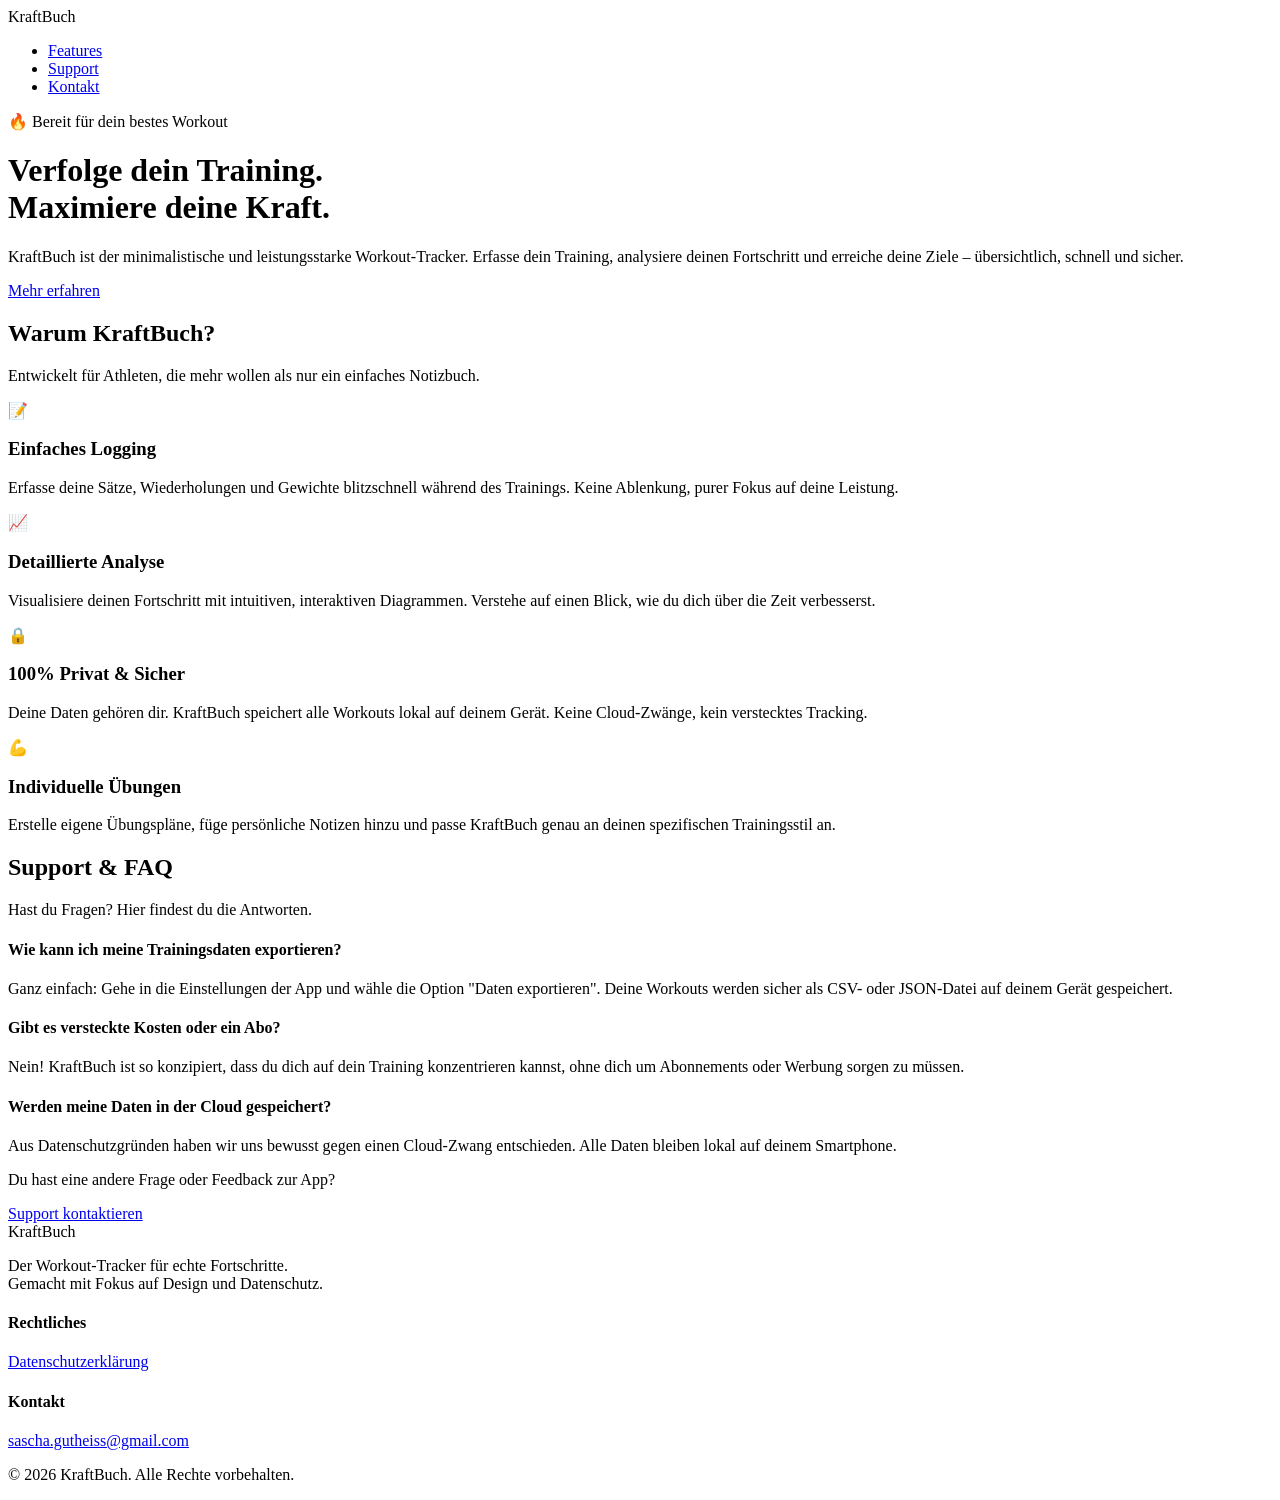
==== index.html @ 83ed6cfa "Add files via upload" ====
<!DOCTYPE html>
<html lang="de">
<head>
    <meta charset="UTF-8">
    <meta name="viewport" content="width=device-width, initial-scale=1.0">
    <title>KraftBuch - Dein ultimativer Workout-Tracker</title>
    <meta name="description" content="KraftBuch: Logge deine Übungen, visualisiere deinen Fortschritt und erreiche deine Fitnessziele mit unserem modernen, datenschutzfreundlichen Tracker.">
    <!-- Google Fonts -->
    <link rel="preconnect" href="https://fonts.googleapis.com">
    <link rel="preconnect" href="https://fonts.gstatic.com" crossorigin>
    <link href="https://fonts.googleapis.com/css2?family=Inter:wght@400;500;600&family=Outfit:wght@300;400;600;800&display=swap" rel="stylesheet">
    <link rel="stylesheet" href="style.css">
    <!-- Favicon -->
    <link rel="icon" type="image/png" href="../assets/icon.png">
</head>
<body>
    <nav class="navbar">
        <div class="container nav-content">
            <div class="logo">Kraft<span>Buch</span></div>
            <ul class="nav-links">
                <li><a href="#features">Features</a></li>
                <li><a href="#support">Support</a></li>
                <li><a href="#contact">Kontakt</a></li>
            </ul>
        </div>
    </nav>

    <header class="hero">
        <div class="hero-background"></div>
        <div class="container hero-content">
            <div class="badge">🔥 Bereit für dein bestes Workout</div>
            <h1 class="hero-title">Verfolge dein Training. <br><span class="highlight">Maximiere deine Kraft.</span></h1>
            <p class="hero-subtitle">KraftBuch ist der minimalistische und leistungsstarke Workout-Tracker. Erfasse dein Training, analysiere deinen Fortschritt und erreiche deine Ziele – übersichtlich, schnell und sicher.</p>
            <div class="hero-cta">
                <!-- TODO: "Jetzt starten" Button hier wieder einfügen (<a href="#download" class="btn btn-primary">Jetzt starten</a>), sobald die App veröffentlicht ist. -->
                <a href="#features" class="btn btn-primary">Mehr erfahren</a>
            </div>
        </div>
    </header>

    <section id="features" class="features section">
        <div class="container">
            <div class="section-header">
                <h2 class="section-title">Warum KraftBuch?</h2>
                <p class="section-description">Entwickelt für Athleten, die mehr wollen als nur ein einfaches Notizbuch.</p>
            </div>
            
            <div class="feature-grid">
                <div class="feature-card">
                    <div class="feature-icon">📝</div>
                    <h3>Einfaches Logging</h3>
                    <p>Erfasse deine Sätze, Wiederholungen und Gewichte blitzschnell während des Trainings. Keine Ablenkung, purer Fokus auf deine Leistung.</p>
                </div>
                <div class="feature-card">
                    <div class="feature-icon">📈</div>
                    <h3>Detaillierte Analyse</h3>
                    <p>Visualisiere deinen Fortschritt mit intuitiven, interaktiven Diagrammen. Verstehe auf einen Blick, wie du dich über die Zeit verbesserst.</p>
                </div>
                <div class="feature-card">
                    <div class="feature-icon">🔒</div>
                    <h3>100% Privat & Sicher</h3>
                    <p>Deine Daten gehören dir. KraftBuch speichert alle Workouts lokal auf deinem Gerät. Keine Cloud-Zwänge, kein verstecktes Tracking.</p>
                </div>
                <div class="feature-card">
                    <div class="feature-icon">💪</div>
                    <h3>Individuelle Übungen</h3>
                    <p>Erstelle eigene Übungspläne, füge persönliche Notizen hinzu und passe KraftBuch genau an deinen spezifischen Trainingsstil an.</p>
                </div>
            </div>
        </div>
    </section>

    <section id="support" class="support section bg-alt">
        <div class="container">
            <div class="section-header">
                <h2 class="section-title">Support & FAQ</h2>
                <p class="section-description">Hast du Fragen? Hier findest du die Antworten.</p>
            </div>
            
            <div class="faq-list">
                <div class="faq-item">
                    <h4 class="faq-question">Wie kann ich meine Trainingsdaten exportieren?</h4>
                    <p class="faq-answer">Ganz einfach: Gehe in die Einstellungen der App und wähle die Option "Daten exportieren". Deine Workouts werden sicher als CSV- oder JSON-Datei auf deinem Gerät gespeichert.</p>
                </div>
                <div class="faq-item">
                    <h4 class="faq-question">Gibt es versteckte Kosten oder ein Abo?</h4>
                    <p class="faq-answer">Nein! KraftBuch ist so konzipiert, dass du dich auf dein Training konzentrieren kannst, ohne dich um Abonnements oder Werbung sorgen zu müssen.</p>
                </div>
                <div class="faq-item">
                    <h4 class="faq-question">Werden meine Daten in der Cloud gespeichert?</h4>
                    <p class="faq-answer">Aus Datenschutzgründen haben wir uns bewusst gegen einen Cloud-Zwang entschieden. Alle Daten bleiben lokal auf deinem Smartphone.</p>
                </div>
            </div>

            <div class="support-contact">
                <p>Du hast eine andere Frage oder Feedback zur App?</p>
                <a href="mailto:sascha.gutheiss@gmail.com" class="btn btn-secondary">Support kontaktieren</a>
            </div>
        </div>
    </section>

    <footer id="contact" class="footer">
        <div class="container footer-content">
            <div class="footer-brand">
                <div class="logo">Kraft<span>Buch</span></div>
                <p class="footer-mission">Der Workout-Tracker für echte Fortschritte.<br>Gemacht mit Fokus auf Design und Datenschutz.</p>
            </div>
            
            <div class="footer-bottom-grid">
                <div class="footer-links">
                    <h4>Rechtliches</h4>
                    <a href="privacy.html">Datenschutzerklärung</a>
                </div>
                <div class="footer-links">
                    <h4>Kontakt</h4>
                    <a href="mailto:sascha.gutheiss@gmail.com">sascha.gutheiss@gmail.com</a>
                    
                </div>
            </div>
        </div>
        
        <div class="footer-bottom">
            <p>&copy; 2026 KraftBuch. Alle Rechte vorbehalten.</p>
        </div>
    </footer>
</body>
</html>
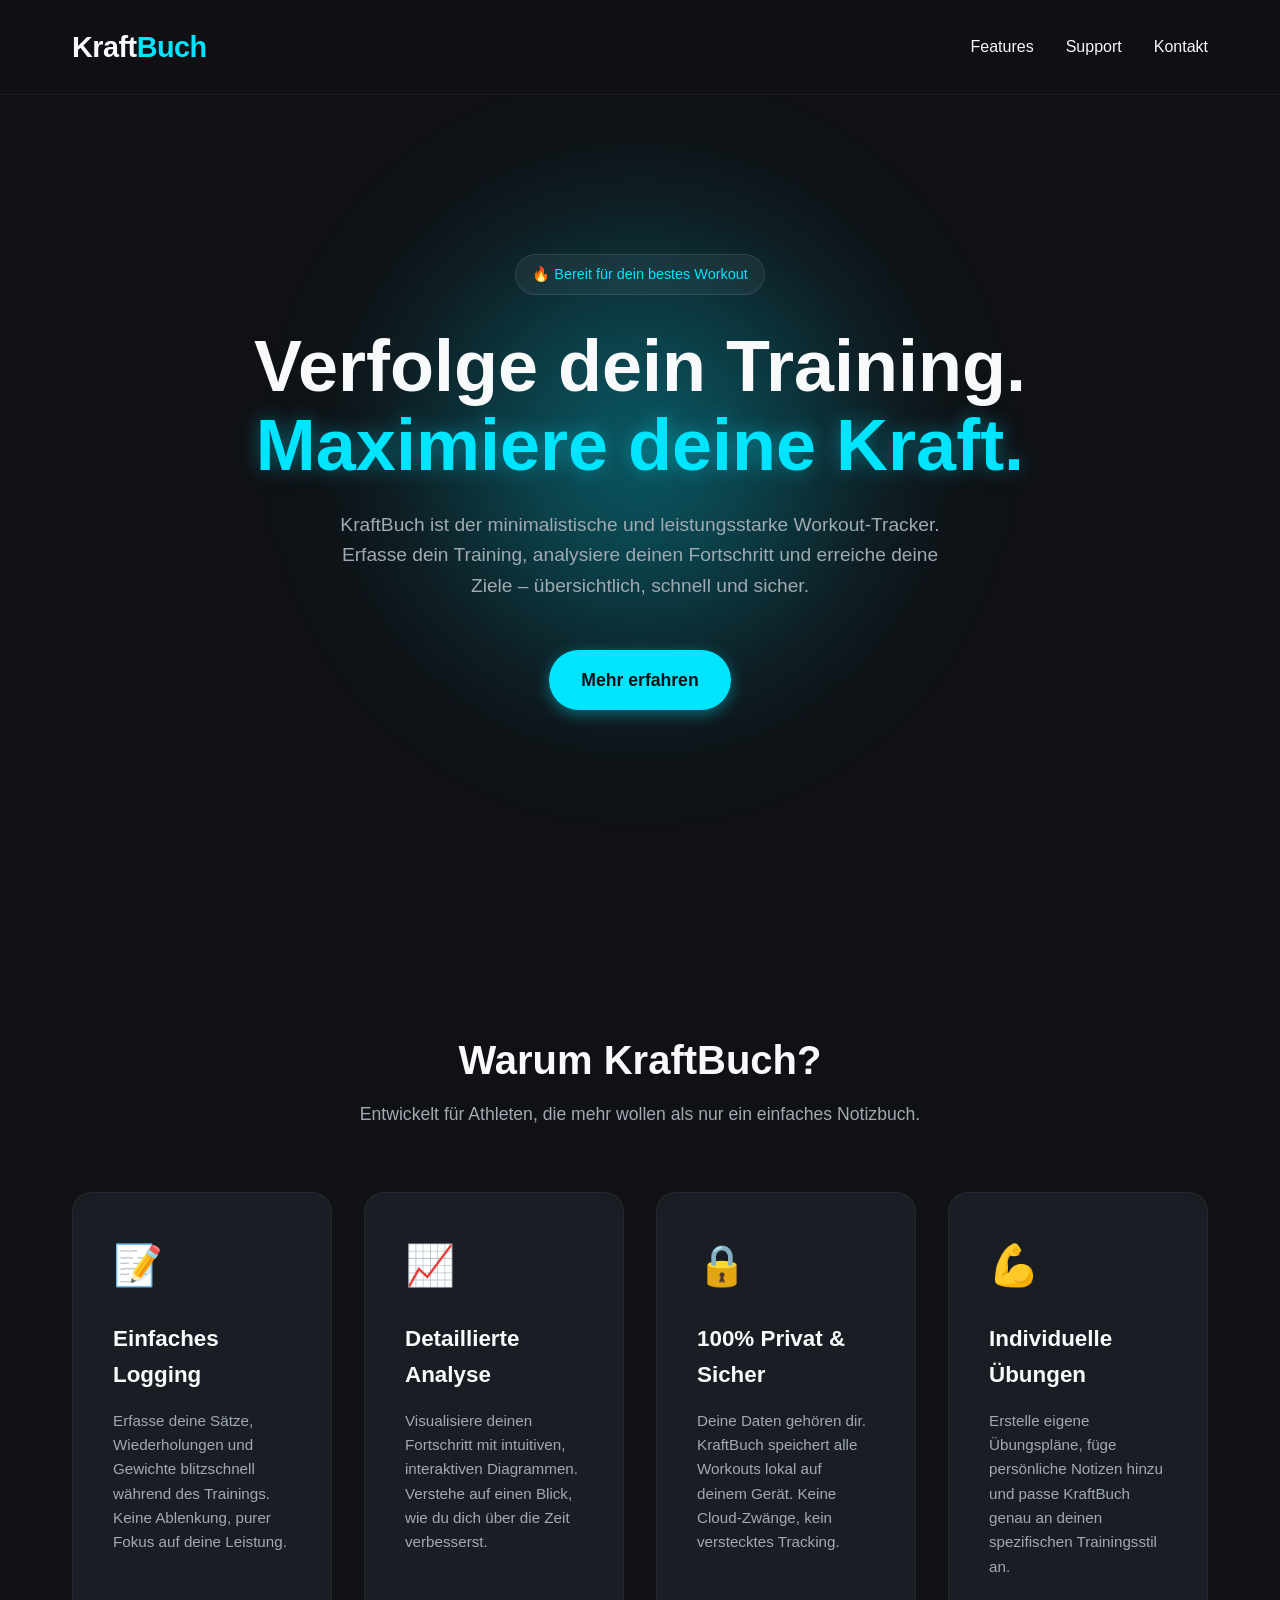
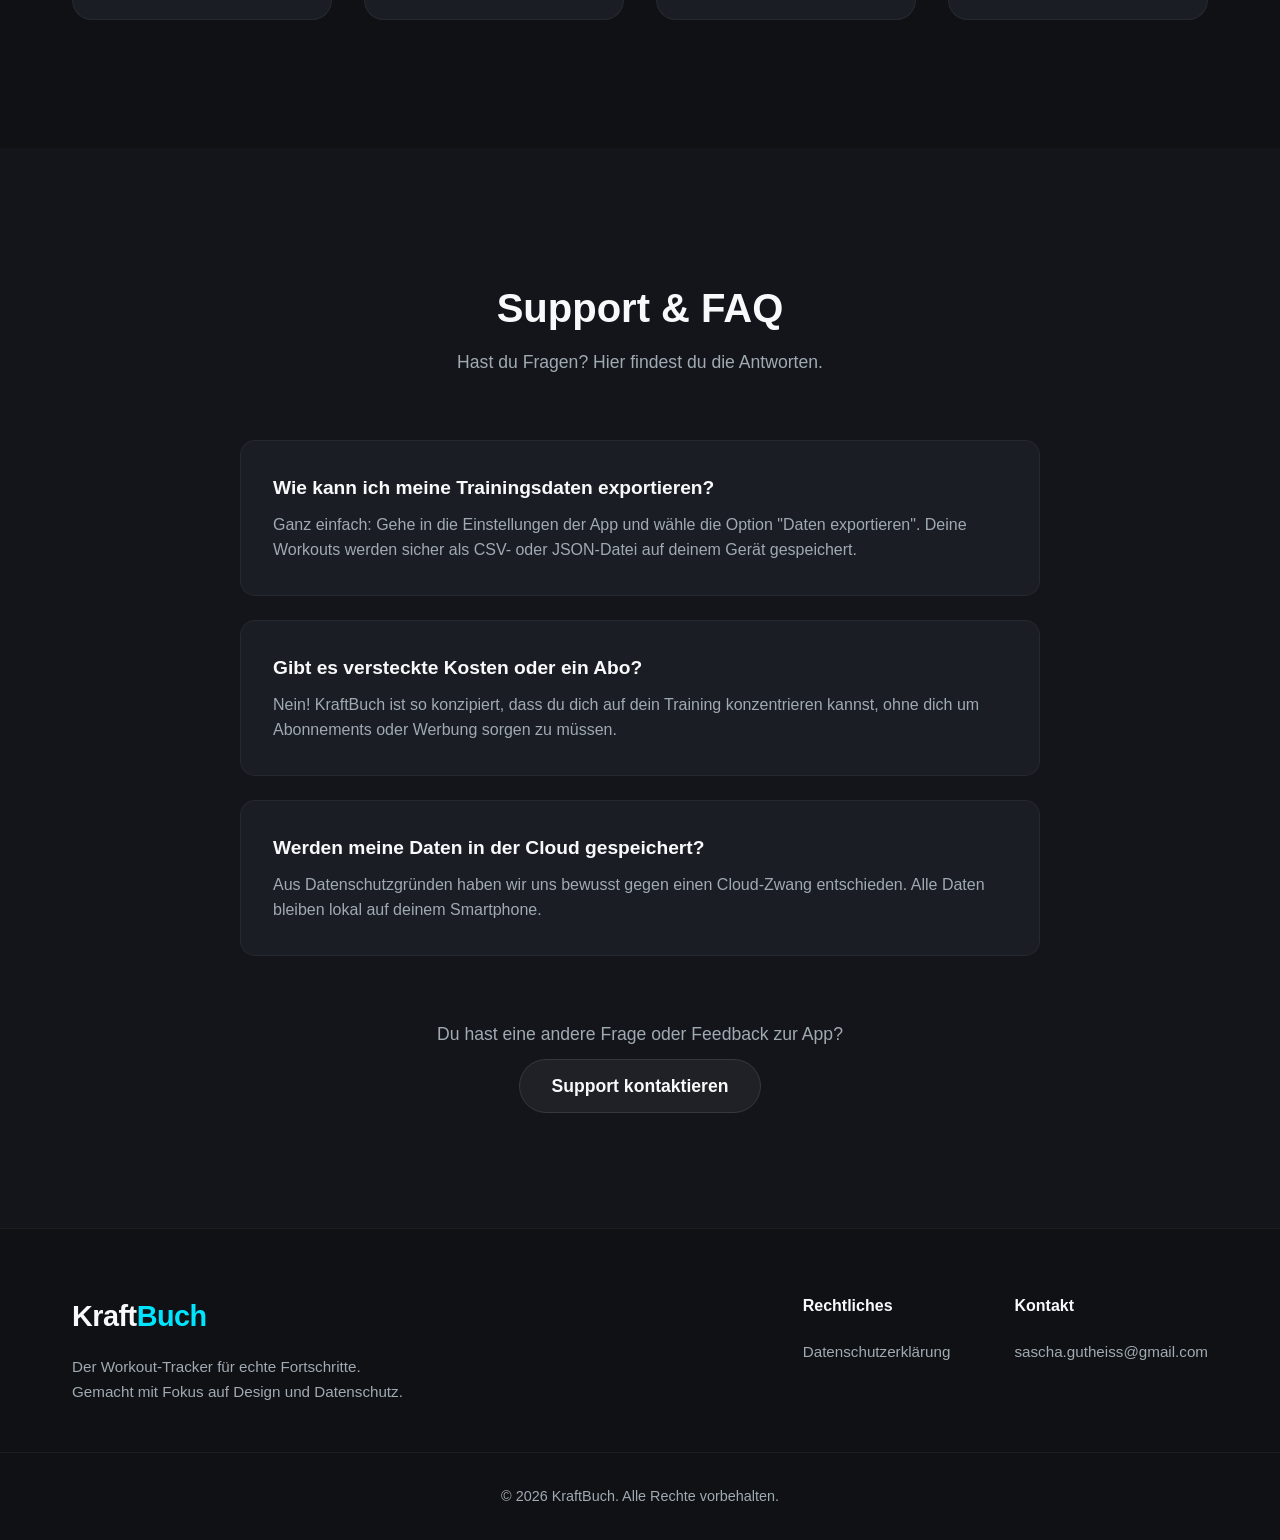
==== commit 9125be34: "Add files via upload" ====
--- a/index.html
+++ b/index.html
@@ -5,10 +5,6 @@
     <meta name="viewport" content="width=device-width, initial-scale=1.0">
     <title>KraftBuch - Dein ultimativer Workout-Tracker</title>
     <meta name="description" content="KraftBuch: Logge deine Übungen, visualisiere deinen Fortschritt und erreiche deine Fitnessziele mit unserem modernen, datenschutzfreundlichen Tracker.">
-    <!-- Google Fonts -->
-    <link rel="preconnect" href="https://fonts.googleapis.com">
-    <link rel="preconnect" href="https://fonts.gstatic.com" crossorigin>
-    <link href="https://fonts.googleapis.com/css2?family=Inter:wght@400;500;600&family=Outfit:wght@300;400;600;800&display=swap" rel="stylesheet">
     <link rel="stylesheet" href="style.css">
     <!-- Favicon -->
     <link rel="icon" type="image/png" href="../assets/icon.png">
--- a/style.css
+++ b/style.css
@@ -0,0 +1,445 @@
+@font-face {
+    font-family: 'Inter';
+    font-style: normal;
+    font-weight: 400;
+    font-display: swap;
+    src: url('fonts/inter-400.ttf') format('truetype');
+}
+@font-face {
+    font-family: 'Inter';
+    font-style: normal;
+    font-weight: 500;
+    font-display: swap;
+    src: url('fonts/inter-500.ttf') format('truetype');
+}
+@font-face {
+    font-family: 'Inter';
+    font-style: normal;
+    font-weight: 600;
+    font-display: swap;
+    src: url('fonts/inter-600.ttf') format('truetype');
+}
+@font-face {
+    font-family: 'Outfit';
+    font-style: normal;
+    font-weight: 300;
+    font-display: swap;
+    src: url('fonts/outfit-300.ttf') format('truetype');
+}
+@font-face {
+    font-family: 'Outfit';
+    font-style: normal;
+    font-weight: 400;
+    font-display: swap;
+    src: url('fonts/outfit-400.ttf') format('truetype');
+}
+@font-face {
+    font-family: 'Outfit';
+    font-style: normal;
+    font-weight: 600;
+    font-display: swap;
+    src: url('fonts/outfit-600.ttf') format('truetype');
+}
+@font-face {
+    font-family: 'Outfit';
+    font-style: normal;
+    font-weight: 800;
+    font-display: swap;
+    src: url('fonts/outfit-800.ttf') format('truetype');
+}
+
+:root {
+    --bg-dark: #0f1115;
+    --bg-card: #1a1d24;
+    --bg-alt: #13151a;
+    --primary: #00e5ff;
+    --primary-glow: rgba(0, 229, 255, 0.4);
+    --secondary: #7c4dff;
+    --text-main: #f8f9fa;
+    --text-muted: #a0aab2;
+    --font-heading: 'Outfit', sans-serif;
+    --font-body: 'Inter', sans-serif;
+}
+
+* {
+    margin: 0;
+    padding: 0;
+    box-sizing: border-box;
+}
+
+html {
+    scroll-behavior: smooth;
+}
+
+body {
+    background-color: var(--bg-dark);
+    color: var(--text-main);
+    font-family: var(--font-body);
+    line-height: 1.6;
+    overflow-x: hidden;
+}
+
+.container {
+    max-width: 1200px;
+    margin: 0 auto;
+    padding: 0 2rem;
+}
+
+/* Typography */
+h1, h2, h3, h4, .logo {
+    font-family: var(--font-heading);
+}
+
+.highlight {
+    color: var(--primary);
+    text-shadow: 0 0 20px var(--primary-glow);
+}
+
+/* Navbar */
+.navbar {
+    position: fixed;
+    top: 0;
+    width: 100%;
+    padding: 1.5rem 0;
+    background: rgba(15, 17, 21, 0.8);
+    backdrop-filter: blur(12px);
+    z-index: 1000;
+    border-bottom: 1px solid rgba(255, 255, 255, 0.05);
+}
+
+.nav-content {
+    display: flex;
+    justify-content: space-between;
+    align-items: center;
+}
+
+.logo {
+    font-size: 1.8rem;
+    font-weight: 800;
+    letter-spacing: -0.5px;
+}
+
+.logo span {
+    color: var(--primary);
+}
+
+.nav-links {
+    list-style: none;
+    display: flex;
+    gap: 2rem;
+}
+
+.nav-links a {
+    color: var(--text-main);
+    text-decoration: none;
+    font-weight: 500;
+    font-size: 1rem;
+    transition: color 0.3s ease;
+}
+
+.nav-links a:hover {
+    color: var(--primary);
+}
+
+/* Hero Section */
+.badge {
+    display: inline-block;
+    padding: 0.5rem 1rem;
+    background: rgba(255, 255, 255, 0.05);
+    border: 1px solid rgba(255, 255, 255, 0.1);
+    border-radius: 50px;
+    font-size: 0.9rem;
+    font-weight: 500;
+    color: var(--primary);
+    margin-bottom: 2rem;
+    animation: fadeInDown 1s ease-out;
+}
+
+.hero {
+    position: relative;
+    padding: 12rem 0 8rem;
+    min-height: 100vh;
+    display: flex;
+    align-items: center;
+    justify-content: center;
+    text-align: center;
+    overflow: hidden;
+}
+
+.hero-background {
+    position: absolute;
+    top: 50%;
+    left: 50%;
+    transform: translate(-50%, -50%);
+    width: 600px;
+    height: 600px;
+    background: radial-gradient(circle, var(--primary-glow) 0%, transparent 70%);
+    z-index: -1;
+    filter: blur(60px);
+}
+
+.hero-title {
+    font-size: 4.5rem;
+    font-weight: 800;
+    line-height: 1.1;
+    margin-bottom: 1.5rem;
+    animation: fadeInDown 1s ease-out 0.1s both;
+}
+
+.hero-subtitle {
+    font-size: 1.2rem;
+    color: var(--text-muted);
+    max-width: 600px;
+    margin: 0 auto 3rem;
+    animation: fadeInUp 1s ease-out 0.2s both;
+}
+
+.hero-cta {
+    display: flex;
+    gap: 1rem;
+    justify-content: center;
+    animation: fadeInUp 1s ease-out 0.4s both;
+}
+
+.btn {
+    padding: 1rem 2rem;
+    border-radius: 50px;
+    font-size: 1.1rem;
+    font-weight: 600;
+    text-decoration: none;
+    transition: all 0.3s ease;
+    cursor: pointer;
+}
+
+.btn-primary {
+    background: var(--primary);
+    color: var(--bg-dark);
+    box-shadow: 0 4px 15px var(--primary-glow);
+}
+
+.btn-primary:hover {
+    background: #00c4db;
+    transform: translateY(-2px);
+    box-shadow: 0 6px 20px var(--primary-glow);
+}
+
+.btn-secondary {
+    background: rgba(255, 255, 255, 0.05);
+    color: var(--text-main);
+    border: 1px solid rgba(255, 255, 255, 0.1);
+}
+
+.btn-secondary:hover {
+    background: rgba(255, 255, 255, 0.1);
+    transform: translateY(-2px);
+}
+
+/* Sections */
+.section {
+    padding: 8rem 0;
+}
+
+.section-header {
+    text-align: center;
+    margin-bottom: 4rem;
+}
+
+.section-title {
+    font-size: 2.5rem;
+    margin-bottom: 0.5rem;
+}
+
+.section-description {
+    color: var(--text-muted);
+    font-size: 1.1rem;
+}
+
+.bg-alt {
+    background-color: var(--bg-alt);
+}
+
+/* Features Grid */
+.feature-grid {
+    display: grid;
+    grid-template-columns: repeat(auto-fit, minmax(260px, 1fr));
+    gap: 2rem;
+}
+
+.feature-card {
+    background: var(--bg-card);
+    padding: 2.5rem;
+    border-radius: 20px;
+    border: 1px solid rgba(255, 255, 255, 0.05);
+    transition: transform 0.3s ease, border-color 0.3s ease;
+}
+
+.feature-card:hover {
+    transform: translateY(-10px);
+    border-color: rgba(0, 229, 255, 0.3);
+}
+
+.feature-icon {
+    font-size: 2.5rem;
+    margin-bottom: 1.5rem;
+}
+
+.feature-card h3 {
+    font-size: 1.4rem;
+    margin-bottom: 1rem;
+}
+
+.feature-card p {
+    color: var(--text-muted);
+    font-size: 0.95rem;
+}
+
+/* FAQ */
+.faq-list {
+    max-width: 800px;
+    margin: 0 auto;
+    display: flex;
+    flex-direction: column;
+    gap: 1.5rem;
+}
+
+.faq-item {
+    background: var(--bg-card);
+    padding: 2rem;
+    border-radius: 15px;
+    border: 1px solid rgba(255, 255, 255, 0.05);
+    transition: border-color 0.3s ease;
+}
+
+.faq-item:hover {
+    border-color: rgba(255, 255, 255, 0.15);
+}
+
+.faq-question {
+    font-size: 1.2rem;
+    margin-bottom: 0.5rem;
+    color: var(--text-main);
+}
+
+.faq-answer {
+    color: var(--text-muted);
+}
+
+.support-contact {
+    text-align: center;
+    margin-top: 4rem;
+}
+
+.support-contact p {
+    margin-bottom: 1.5rem;
+    color: var(--text-muted);
+    font-size: 1.1rem;
+}
+
+/* Footer */
+.footer {
+    padding: 4rem 0 2rem;
+    border-top: 1px solid rgba(255, 255, 255, 0.05);
+}
+
+.footer-content {
+    display: flex;
+    flex-direction: column;
+    align-items: center;
+    text-align: center;
+    gap: 2rem;
+    margin-bottom: 3rem;
+}
+
+@media (min-width: 768px) {
+    .footer-content {
+        flex-direction: row;
+        justify-content: space-between;
+        align-items: flex-start;
+        text-align: left;
+    }
+}
+
+.footer-mission {
+    color: var(--text-muted);
+    margin-top: 1rem;
+    font-size: 0.95rem;
+}
+
+.footer-bottom-grid {
+    display: flex;
+    gap: 4rem;
+}
+
+.footer-links {
+    display: flex;
+    flex-direction: column;
+    gap: 0.8rem;
+}
+
+.footer-links h4 {
+    margin-bottom: 0.5rem;
+    color: var(--text-main);
+}
+
+.footer-links a {
+    color: var(--text-muted);
+    text-decoration: none;
+    transition: color 0.3s;
+    font-size: 0.95rem;
+}
+
+.footer-links a:hover {
+    color: var(--primary);
+}
+
+.footer-bottom {
+    text-align: center;
+    color: var(--text-muted);
+    font-size: 0.9rem;
+    padding-top: 2rem;
+    border-top: 1px solid rgba(255, 255, 255, 0.05);
+}
+
+/* Animations */
+@keyframes fadeInDown {
+    from {
+        opacity: 0;
+        transform: translateY(-30px);
+    }
+    to {
+        opacity: 1;
+        transform: translateY(0);
+    }
+}
+
+@keyframes fadeInUp {
+    from {
+        opacity: 0;
+        transform: translateY(30px);
+    }
+    to {
+        opacity: 1;
+        transform: translateY(0);
+    }
+}
+
+/* Responsive */
+@media (max-width: 768px) {
+    .hero-title {
+        font-size: 3rem;
+    }
+    .hero-cta {
+        flex-direction: column;
+    }
+    .nav-links {
+        display: none;
+    }
+    .footer-bottom-grid {
+        flex-direction: column;
+        gap: 2rem;
+        align-items: center;
+    }
+    .footer-links {
+        align-items: center;
+    }
+}
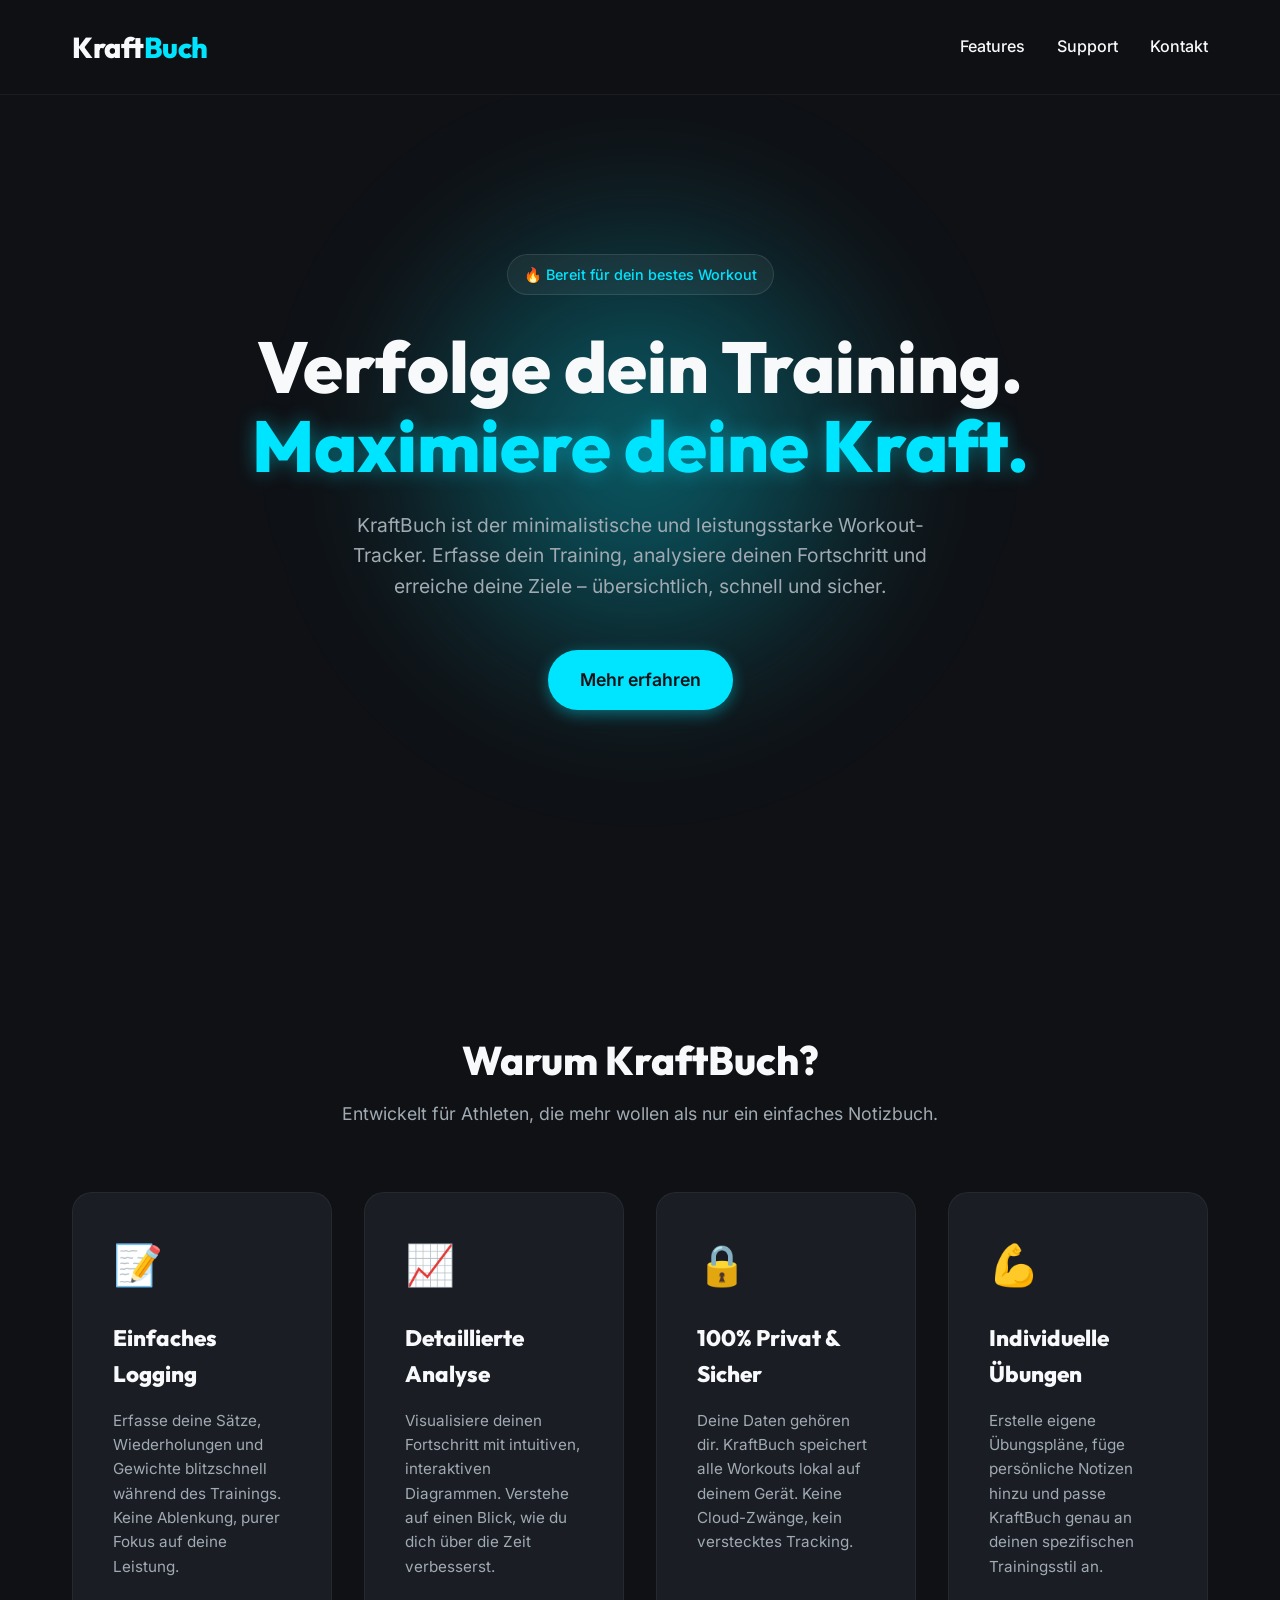
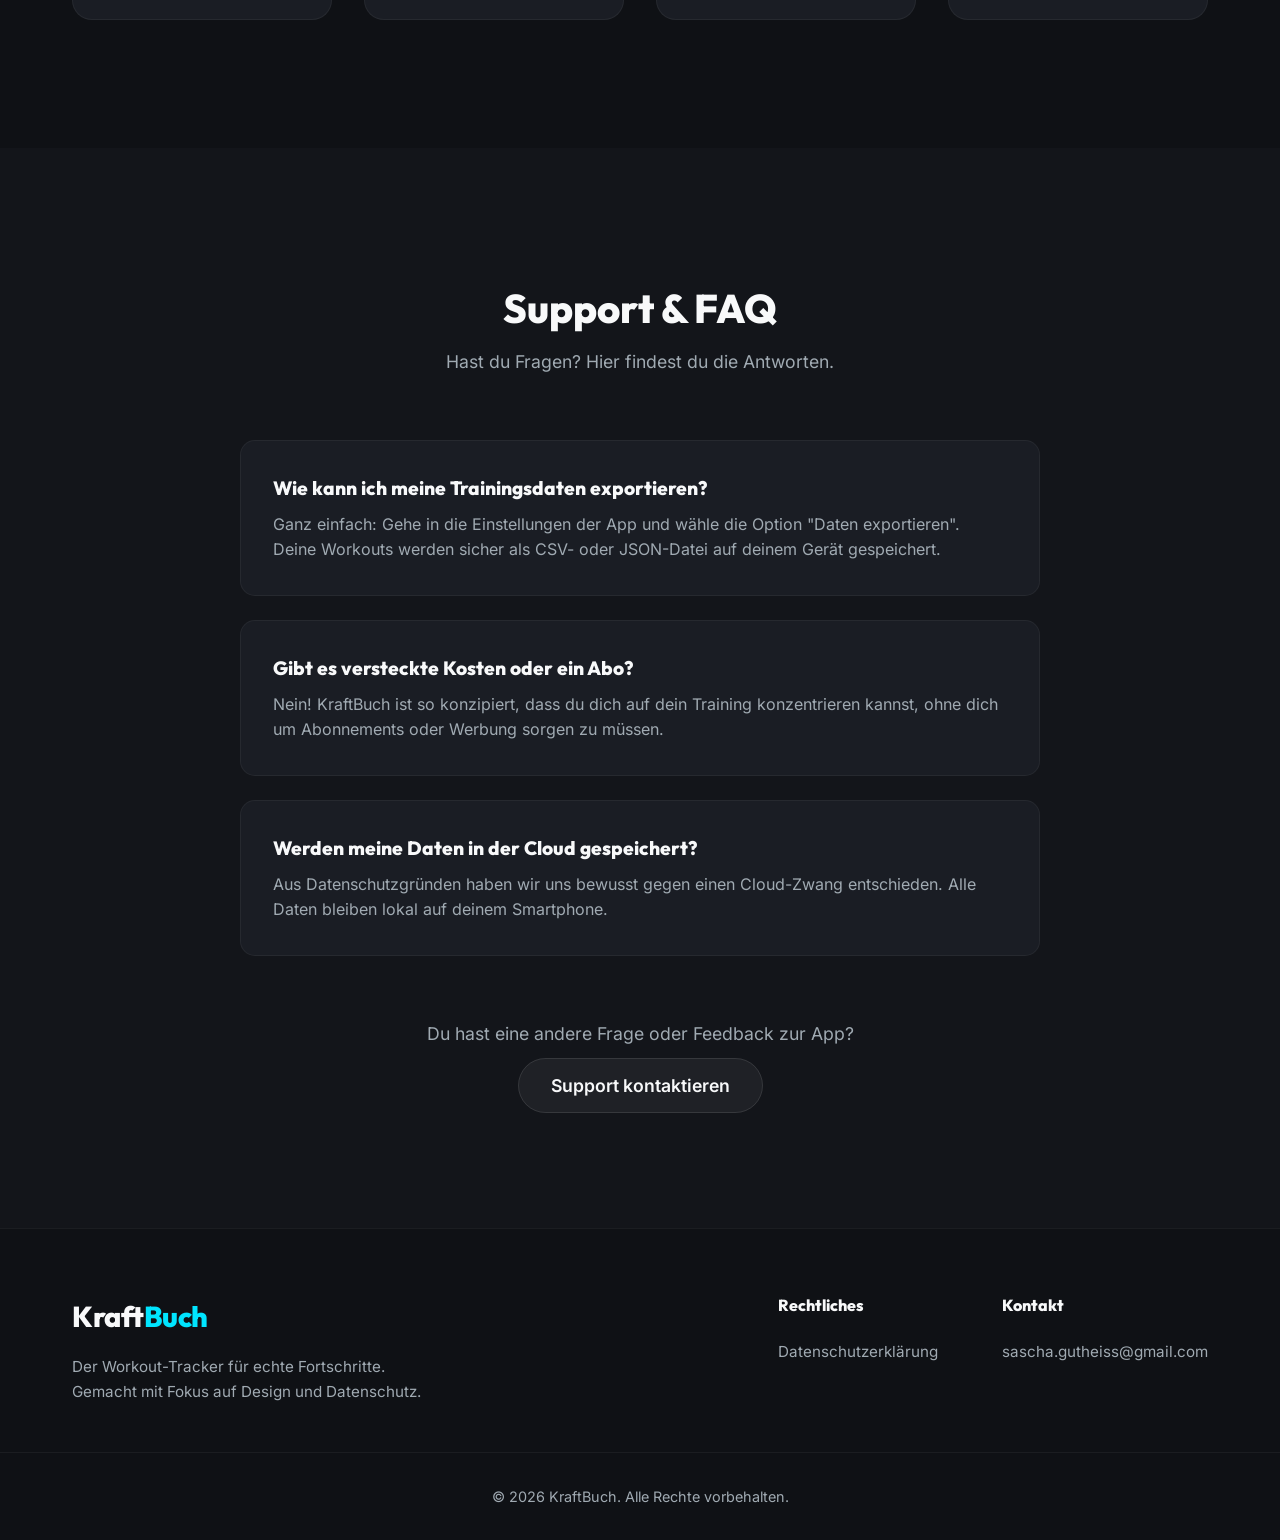
==== commit da68d505: "Add files via upload" ====
--- a/index.html
+++ b/index.html
@@ -1,14 +1,16 @@
 <!DOCTYPE html>
 <html lang="de">
+
 <head>
     <meta charset="UTF-8">
     <meta name="viewport" content="width=device-width, initial-scale=1.0">
     <title>KraftBuch - Dein ultimativer Workout-Tracker</title>
-    <meta name="description" content="KraftBuch: Logge deine Übungen, visualisiere deinen Fortschritt und erreiche deine Fitnessziele mit unserem modernen, datenschutzfreundlichen Tracker.">
+    <meta name="description"
+        content="KraftBuch: Logge deine Übungen, visualisiere deinen Fortschritt und erreiche deine Fitnessziele mit unserem modernen, datenschutzfreundlichen Tracker.">
     <link rel="stylesheet" href="style.css">
-    <!-- Favicon -->
-    <link rel="icon" type="image/png" href="../assets/icon.png">
+    <link rel="icon" type="image/png" href="img/favicon.png">
 </head>
+
 <body>
     <nav class="navbar">
         <div class="container nav-content">
@@ -25,10 +27,13 @@
         <div class="hero-background"></div>
         <div class="container hero-content">
             <div class="badge">🔥 Bereit für dein bestes Workout</div>
-            <h1 class="hero-title">Verfolge dein Training. <br><span class="highlight">Maximiere deine Kraft.</span></h1>
-            <p class="hero-subtitle">KraftBuch ist der minimalistische und leistungsstarke Workout-Tracker. Erfasse dein Training, analysiere deinen Fortschritt und erreiche deine Ziele – übersichtlich, schnell und sicher.</p>
+            <h1 class="hero-title">Verfolge dein Training. <br><span class="highlight">Maximiere deine Kraft.</span>
+            </h1>
+            <p class="hero-subtitle">KraftBuch ist der minimalistische und leistungsstarke Workout-Tracker. Erfasse dein
+                Training, analysiere deinen Fortschritt und erreiche deine Ziele – übersichtlich, schnell und sicher.
+            </p>
             <div class="hero-cta">
-                <!-- TODO: "Jetzt starten" Button hier wieder einfügen (<a href="#download" class="btn btn-primary">Jetzt starten</a>), sobald die App veröffentlicht ist. -->
+                <!-- Button einfügen (<a href="#download" class="btn btn-primary">Jetzt starten</a>)-->
                 <a href="#features" class="btn btn-primary">Mehr erfahren</a>
             </div>
         </div>
@@ -38,29 +43,34 @@
         <div class="container">
             <div class="section-header">
                 <h2 class="section-title">Warum KraftBuch?</h2>
-                <p class="section-description">Entwickelt für Athleten, die mehr wollen als nur ein einfaches Notizbuch.</p>
+                <p class="section-description">Entwickelt für Athleten, die mehr wollen als nur ein einfaches Notizbuch.
+                </p>
             </div>
-            
+
             <div class="feature-grid">
                 <div class="feature-card">
                     <div class="feature-icon">📝</div>
                     <h3>Einfaches Logging</h3>
-                    <p>Erfasse deine Sätze, Wiederholungen und Gewichte blitzschnell während des Trainings. Keine Ablenkung, purer Fokus auf deine Leistung.</p>
+                    <p>Erfasse deine Sätze, Wiederholungen und Gewichte blitzschnell während des Trainings. Keine
+                        Ablenkung, purer Fokus auf deine Leistung.</p>
                 </div>
                 <div class="feature-card">
                     <div class="feature-icon">📈</div>
                     <h3>Detaillierte Analyse</h3>
-                    <p>Visualisiere deinen Fortschritt mit intuitiven, interaktiven Diagrammen. Verstehe auf einen Blick, wie du dich über die Zeit verbesserst.</p>
+                    <p>Visualisiere deinen Fortschritt mit intuitiven, interaktiven Diagrammen. Verstehe auf einen
+                        Blick, wie du dich über die Zeit verbesserst.</p>
                 </div>
                 <div class="feature-card">
                     <div class="feature-icon">🔒</div>
                     <h3>100% Privat & Sicher</h3>
-                    <p>Deine Daten gehören dir. KraftBuch speichert alle Workouts lokal auf deinem Gerät. Keine Cloud-Zwänge, kein verstecktes Tracking.</p>
+                    <p>Deine Daten gehören dir. KraftBuch speichert alle Workouts lokal auf deinem Gerät. Keine
+                        Cloud-Zwänge, kein verstecktes Tracking.</p>
                 </div>
                 <div class="feature-card">
                     <div class="feature-icon">💪</div>
                     <h3>Individuelle Übungen</h3>
-                    <p>Erstelle eigene Übungspläne, füge persönliche Notizen hinzu und passe KraftBuch genau an deinen spezifischen Trainingsstil an.</p>
+                    <p>Erstelle eigene Übungspläne, füge persönliche Notizen hinzu und passe KraftBuch genau an deinen
+                        spezifischen Trainingsstil an.</p>
                 </div>
             </div>
         </div>
@@ -72,19 +82,23 @@
                 <h2 class="section-title">Support & FAQ</h2>
                 <p class="section-description">Hast du Fragen? Hier findest du die Antworten.</p>
             </div>
-            
+
             <div class="faq-list">
                 <div class="faq-item">
                     <h4 class="faq-question">Wie kann ich meine Trainingsdaten exportieren?</h4>
-                    <p class="faq-answer">Ganz einfach: Gehe in die Einstellungen der App und wähle die Option "Daten exportieren". Deine Workouts werden sicher als CSV- oder JSON-Datei auf deinem Gerät gespeichert.</p>
+                    <p class="faq-answer">Ganz einfach: Gehe in die Einstellungen der App und wähle die Option "Daten
+                        exportieren". Deine Workouts werden sicher als CSV- oder JSON-Datei auf deinem Gerät
+                        gespeichert.</p>
                 </div>
                 <div class="faq-item">
                     <h4 class="faq-question">Gibt es versteckte Kosten oder ein Abo?</h4>
-                    <p class="faq-answer">Nein! KraftBuch ist so konzipiert, dass du dich auf dein Training konzentrieren kannst, ohne dich um Abonnements oder Werbung sorgen zu müssen.</p>
+                    <p class="faq-answer">Nein! KraftBuch ist so konzipiert, dass du dich auf dein Training
+                        konzentrieren kannst, ohne dich um Abonnements oder Werbung sorgen zu müssen.</p>
                 </div>
                 <div class="faq-item">
                     <h4 class="faq-question">Werden meine Daten in der Cloud gespeichert?</h4>
-                    <p class="faq-answer">Aus Datenschutzgründen haben wir uns bewusst gegen einen Cloud-Zwang entschieden. Alle Daten bleiben lokal auf deinem Smartphone.</p>
+                    <p class="faq-answer">Aus Datenschutzgründen haben wir uns bewusst gegen einen Cloud-Zwang
+                        entschieden. Alle Daten bleiben lokal auf deinem Smartphone.</p>
                 </div>
             </div>
 
@@ -99,9 +113,10 @@
         <div class="container footer-content">
             <div class="footer-brand">
                 <div class="logo">Kraft<span>Buch</span></div>
-                <p class="footer-mission">Der Workout-Tracker für echte Fortschritte.<br>Gemacht mit Fokus auf Design und Datenschutz.</p>
+                <p class="footer-mission">Der Workout-Tracker für echte Fortschritte.<br>Gemacht mit Fokus auf Design
+                    und Datenschutz.</p>
             </div>
-            
+
             <div class="footer-bottom-grid">
                 <div class="footer-links">
                     <h4>Rechtliches</h4>
@@ -110,14 +125,15 @@
                 <div class="footer-links">
                     <h4>Kontakt</h4>
                     <a href="mailto:sascha.gutheiss@gmail.com">sascha.gutheiss@gmail.com</a>
-                    
+
                 </div>
             </div>
         </div>
-        
+
         <div class="footer-bottom">
             <p>&copy; 2026 KraftBuch. Alle Rechte vorbehalten.</p>
         </div>
     </footer>
 </body>
-</html>
+
+</html>
